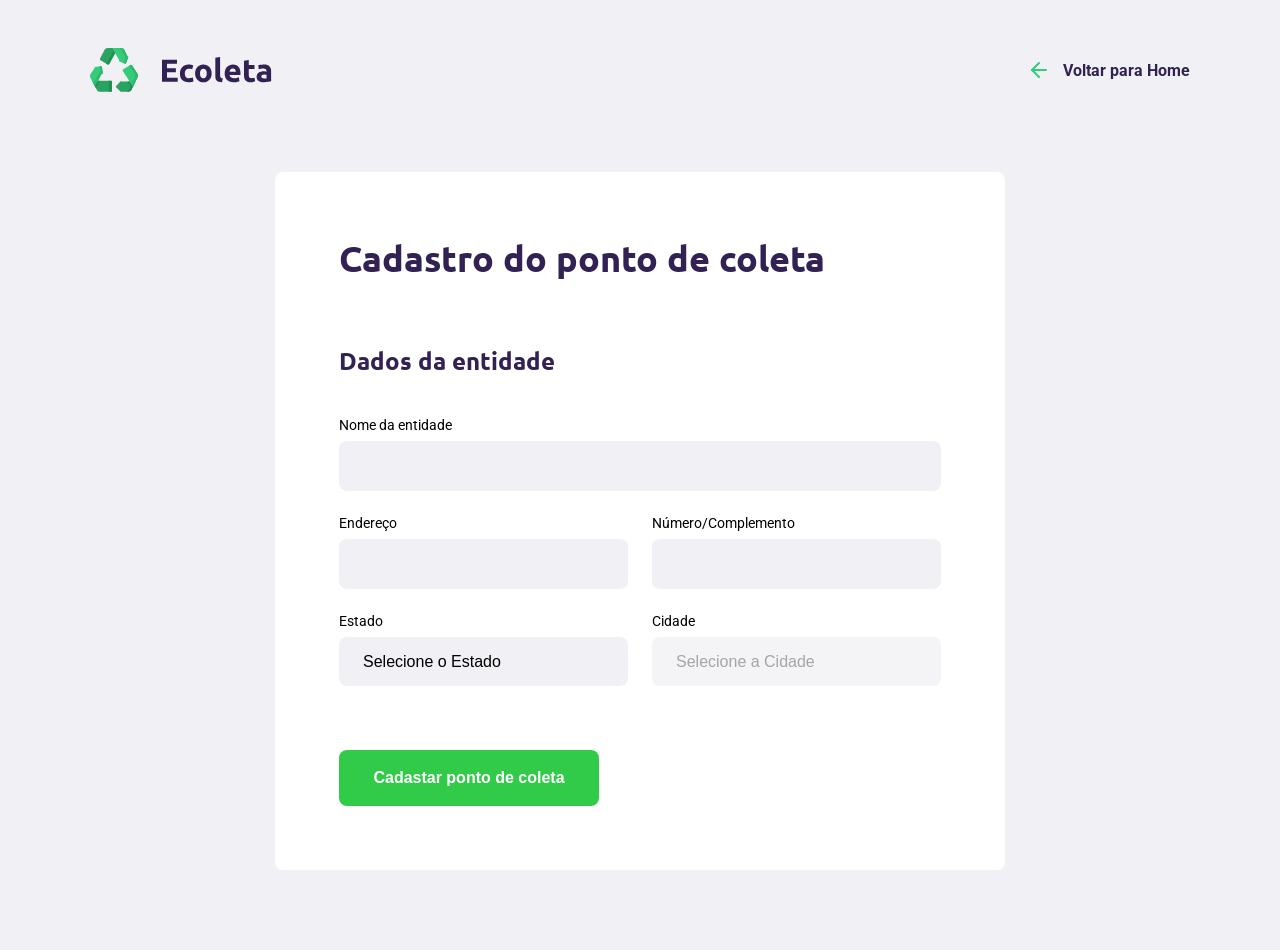
==== create-point.html @ 52c30ae1 "Aula 2 Criando a tela "Create-point"; Criando o JS; Implementando a API do IBGE;" ====
<!DOCTYPE html>
<html lang="pt_br">
<head>
    <meta charset="UTF-8">
    <meta name="viewport" content="width=device-width, initial-scale=1.0">
    <title>Ecoleta</title>

    <link href="https://fonts.googleapis.com/css2?family=Roboto&family=Ubuntu:wght@700&display=swap" rel="stylesheet">

    

    <link rel="stylesheet" href="/styles/main.css">
    <link rel="stylesheet" href="/styles/create-point.css">
    <link rel="stylesheet" href="/styles/responsive.css">


</head>
<body>

    <div id="page-create-point">
               
            <header>
                <img src="/assets/logo.svg" alt="Ecoleta">
                <a href="#">
                    <span>  </span> Voltar para Home
                    </a>    
            </header>

            <form action="">
                <h1>Cadastro do ponto de coleta</h1>

                <fieldset>
                    <legend>
                        <h2>Dados da entidade</h2>
                    </legend>

                    <div class="field">
                        <label for="name">Nome da entidade</label>
                        <input type="text" name="name">
                    </div>

                    <div class="field-group">
                        <div class="field">
                            <label for="address">Endereço</label>
                            <input type="text" name="address">
                        </div>
                        <div class="field">
                            <label for="address2">Número/Complemento</label>
                            <input type="text" name="address2">
                        </div>
                    </div>

                    <div class="field-group">
                        <div class="field">
                            <label for="state">Estado</label>
                            <select name="uf">
                                <option value="">Selecione o Estado</option>   
                            </select>

                            <input type="hidden" name="state">
                        </div>
                        
                        <div class="field">
                            <label for="city">Cidade</label>
                            <select name="city" disabled>
                                <option value="">Selecione a Cidade</option>
                            </select>
                        </div>
                    </div>
                </fieldset>

                

                <button type="submit">Cadastar ponto de coleta</button>
            </form>

    </div>

    <script src="/scripts/create-point.js"></script>
</body>
</html>
---- styles/main.css ----
/*root = variaveis para usar no css*/
:root {
   --title-color: #322153;
   --primary-color: #32cb49;
}

* {
    margin: 0;
    padding: 0;
    box-sizing: border-box; /* para usar o valor que eu defini no "max-width", pq o padding afeta o tamanho, mesmo eu definindo o tamanho */
}

html{
    font-family: 'Roboto', sans-serif;
}

body{
    background: #f0f0f5;
    -webkit-font-smoothing: antialiased;
}

a{
    text-decoration: none;
}

h1, h2, h3, h4, h5, h6 {
    font-family: 'Ubuntu', sans-serif;
    color: var(--title-color);
    
}
---- styles/create-point.css ----
#page-create-point {
    width: 90%;
    max-width: 1100px;

    /* alinhamento de caixa (pelo lado de fora) */
    margin: 0 auto;
}

#page-create-point header {
    margin-top: 48px;
    
    display: flex;
    justify-content: space-between;
    align-items: center;
}

#page-create-point header a{
    color: var(--title-color);
    font-weight: bold;

    display: flex;
    align-items: center;
}

#page-create-point header a span{
    margin-right: 16px;
    background-image: url(../assets/arrow-left.svg);

    display: flex;

    width: 20px;
    height: 24px;

}

form {
    background-color: white;

    
    margin: 80px auto;
    padding: 64px; /*Preenchimento*/

    border-radius: 8px; /* dar borda */

    max-width: 730px;
}

form h1 {
    font-size: 36px;
}

form fieldset{
    margin-top: 64px;

    border: 0;
}

form legend {
    margin-bottom: 40px;
}

form legend h2 {
    font-size: 24px;
}

form .field {
    flex: 1; /* para preencher(esticar) ao todo  */
    
    display: flex;
    flex-direction: column;

    margin-bottom: 24px;
}

form .field-group {
    display: flex;
}

form input,
form select {
    background-color: #f0f0f5;

    border: 0;
    padding: 16px 24px;
    font-size: 16px;

    border-radius: 8px;
}

form select {
    -webkit-appearance: none;
    -moz-appearance: none;
    appearance: none;
}

form label {
    font-size: 14px;
    margin-bottom: 8px;
}

form .field-group .field + .field{
    margin-left: 24px;
}

form button {
    width: 260px;
    height: 56px;

    background-color: var(--primary-color);
    border-radius: 8px;

    color: white;
    font-weight: bold;
    font-size: 16px;

    border: 0;

    margin-top: 40px;

    transition: backgroud-color 400ms;
}

form button:hover {
    background-color: #2fb86e;
}
---- styles/responsive.css ----
/*medias Query*/

@media(max-width: 900px){
    #page-home{
        background-position-x: 70vw;
    }
    #page-home .content{
        align-items: center;
        text-align: center;
    }

    #page-home header a {
        position: absolute;
        bottom: 48px;

        left: 50%;
        transform: translateX(-50%);
    }

    #page-home main{
        align-items: center;
    }
}

@media(min-width: 1700px){
    #page-home{
        background-position-x: 40vw;
    }
}

@media (max-height: 760px){
    #page-home{
        background-position-y: 200px;
    }
}
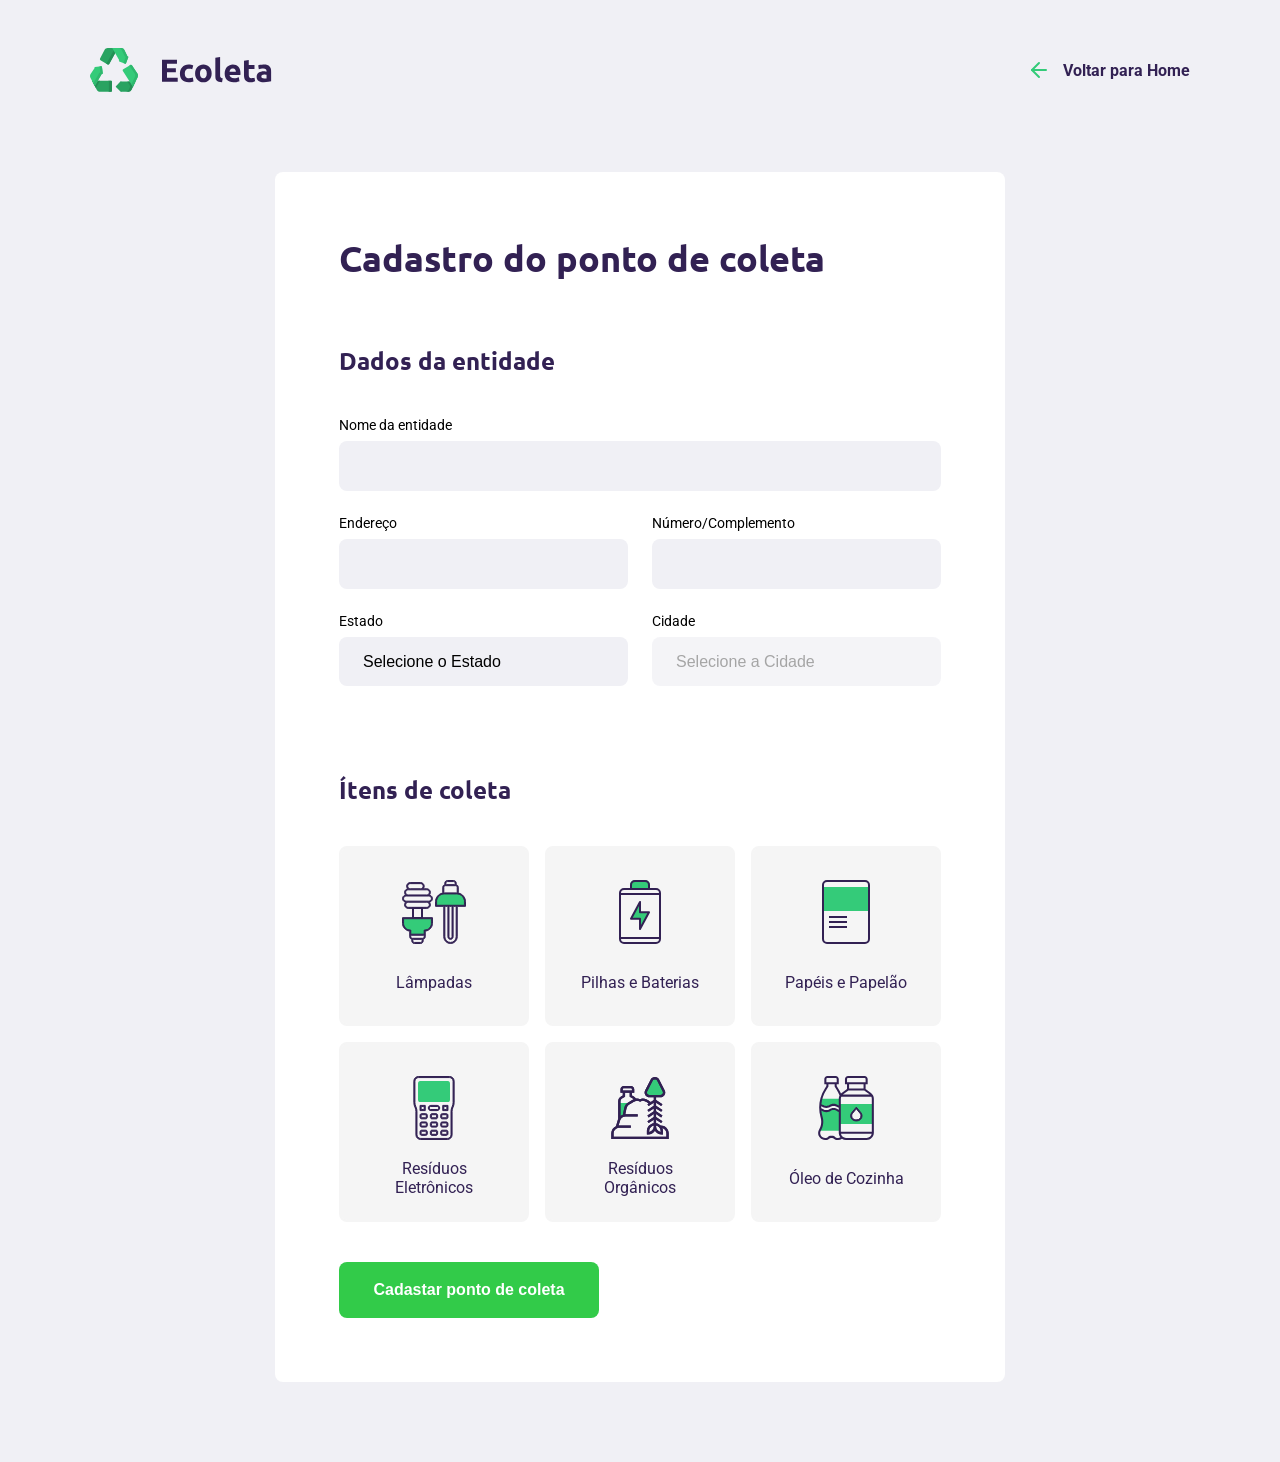
==== commit 67b6f593: "Aula 3 Terminando o ponto de coleta, com o JS para selecionar os itens Criando o modal para pesquisa" ====
--- a/create-point.html
+++ b/create-point.html
@@ -21,7 +21,7 @@
                
             <header>
                 <img src="/assets/logo.svg" alt="Ecoleta">
-                <a href="#">
+                <a href="/index.html">
                     <span>  </span> Voltar para Home
                     </a>    
             </header>
@@ -36,39 +36,80 @@
 
                     <div class="field">
                         <label for="name">Nome da entidade</label>
-                        <input type="text" name="name">
+                        <input type="text" name="name" required>
                     </div>
 
                     <div class="field-group">
                         <div class="field">
                             <label for="address">Endereço</label>
-                            <input type="text" name="address">
+                            <input type="text" name="address" required>
                         </div>
                         <div class="field">
                             <label for="address2">Número/Complemento</label>
-                            <input type="text" name="address2">
+                            <input type="text" name="address2" required>
                         </div>
                     </div>
 
                     <div class="field-group">
                         <div class="field">
                             <label for="state">Estado</label>
-                            <select name="uf">
+                            <select name="uf" required>
                                 <option value="">Selecione o Estado</option>   
                             </select>
 
-                            <input type="hidden" name="state">
+                            <input type="hidden" name="state" required>
                         </div>
                         
                         <div class="field">
                             <label for="city">Cidade</label>
-                            <select name="city" disabled>
+                            <select name="city" disabled required>
                                 <option value="">Selecione a Cidade</option>
                             </select>
                         </div>
                     </div>
                 </fieldset>
 
+                <fieldset>
+                    <legend>
+                        <h2>Ítens de coleta</h2>
+                    </legend>
+
+                    <div class="items-grid">
+                        <li data-id="1">
+                            <img src="/assets/lampadas.svg" alt="Lâmpadas">
+                            <span>Lâmpadas</span>
+                        </li>
+                        
+                        <li data-id="2">
+                            <img src="/assets/baterias.svg" alt="Pilhas e Baterias">
+                            <span>Pilhas e Baterias</span>
+                        </li>
+
+                        <li data-id="3">
+                            <img src="/assets/papeis-papelao.svg" alt="Papéis e Papelão">
+                            <span>Papéis e Papelão</span>
+                        </li>
+
+                        <li data-id="4">
+                            <img src="/assets/eletronicos.svg" alt="Resíduos Eletrônicos">
+                            <span>Resíduos Eletrônicos</span>
+                        </li>
+
+                        <li data-id="5">
+                            <img src="/assets/organicos.svg" alt="Resíduos Orgânicos">
+                            <span>Resíduos Orgânicos</span>
+                        </li>
+
+                        <li data-id="6">
+                            <img src="/assets/oleo.svg" alt="Óleo de Cozinha">
+                            <span>Óleo de Cozinha</span>
+                        </li>
+                    
+                    </div>
+
+                    <input type="hidden" name="items">
+
+                </fieldset>
                 
 
                 <button type="submit">Cadastar ponto de coleta</button>
--- a/styles/create-point.css
+++ b/styles/create-point.css
@@ -91,6 +91,8 @@
     -webkit-appearance: none;
     -moz-appearance: none;
     appearance: none;
+
+    cursor: pointer; /*para aparecer a mãozinha(clicavel)*/
 }
 
 form label {
@@ -122,4 +124,51 @@
 
 form button:hover {
     background-color: #2fb86e;
-}    +}
+
+.items-grid{
+    display: grid;
+    grid-template-columns: 1fr 1fr 1fr; /*Para fazer linhas e colunas adaptativas*/
+    gap: 16px; /*Para dar margem, entre os elementos*/
+}
+
+.items-grid li{
+    background-color: #f5f5f5;
+    list-style-type: none; /*Tirar os bullets(pontinhos das listas)*/
+
+    border: 2px solid #f5f5f5;
+    border-radius: 8px;
+    
+    height:  180px;
+
+    padding: 32px 24px 16px;
+
+    display: flex;
+    flex-direction: column;
+    align-items: center;
+    justify-content: space-between;
+
+    text-align: center;
+
+    cursor: pointer; /*para aparecer a mãozinha(clicavel)*/
+}
+
+.items-grid li span {
+    margin-top: 12px;
+    flex: 1; /*Preencher tudo sozinho*/
+
+    display: flex;
+    align-items: center;
+
+    color: var(--title-color);
+}
+
+.items-grid li.selected {
+    background: #e1faec;
+    border: 2px solid #34cb79;
+}
+
+.items-grid li img,
+.items-grid li span {
+    pointer-events: none; /*Para desabilitar a clicagem na imagem e no span (ajuda no JS para clicar apenas no PAI(li))*/
+}
--- a/styles/responsive.css
+++ b/styles/responsive.css
@@ -20,6 +20,10 @@
     #page-home main{
         align-items: center;
     }
+
+    #page-search-results .cards{
+        grid-template-columns: 1fr;
+    }
 }
 
 @media(min-width: 1700px){
